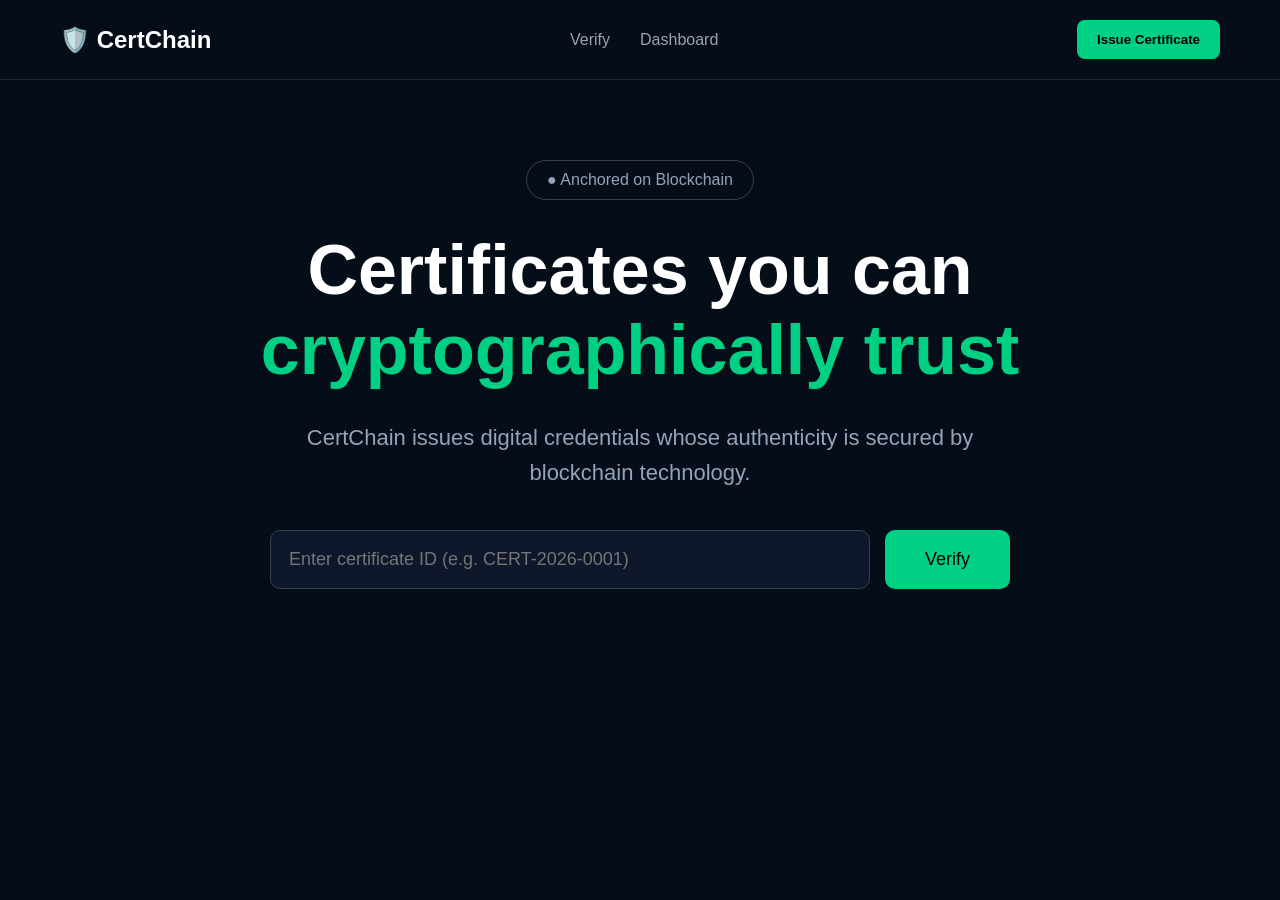
==== index.html @ ce5812d7 "Updated CertChain frontend" ====
<!DOCTYPE html>
<html lang="en">
<head>
<meta charset="UTF-8">
<meta name="viewport" content="width=device-width, initial-scale=1.0">
<title>CertChain - Verify Certificate</title>

<link rel="stylesheet" href="css/style.css">
</head>
<body>

<nav>
    <div class="logo">
        🛡️ CertChain
    </div>

    <ul>
        <li><a href="index.html">Verify</a></li>
        <li><a href="dashboard.html">Dashboard</a></li>
    </ul>

    <button class="issue-btn">Issue Certificate</button>
</nav>

<section class="hero">

    <div class="badge">
        ● Anchored on Blockchain
    </div>

    <h1>
        Certificates you can
        <span>cryptographically trust</span>
    </h1>

    <p>
        CertChain issues digital credentials whose authenticity
        is secured by blockchain technology.
    </p>

    <div class="search-box">

        <input
            type="text"
            id="certificateID"
            placeholder="Enter certificate ID (e.g. CERT-2026-0001)"
        >

        <button onclick="verifyCertificate()">
            Verify
        </button>

    </div>

</section>

<div id="resultBox" class="certificate-card hidden">

    <h2>Certificate Details</h2>

    <p><strong>Name:</strong> John Doe</p>
    <p><strong>ID:</strong> CERT-2026-0001</p>
    <p><strong>Course:</strong> Blockchain Security</p>
    <p><strong>Issued By:</strong> UPM</p>

    <div class="verified">
        ✓ VERIFIED
    </div>

</div>

<script src="js/verify.js"></script>

</body>
</html>
---- css/style.css ----
*{
margin:0;
padding:0;
box-sizing:border-box;
font-family:Arial,sans-serif;
}

body{
background:#050d18;
color:white;
min-height:100vh;
}

nav{
display:flex;
justify-content:space-between;
align-items:center;
padding:20px 60px;
border-bottom:1px solid #1e293b;
}

.logo{
font-size:24px;
font-weight:bold;
}

ul{
display:flex;
list-style:none;
gap:30px;
}

ul a{
text-decoration:none;
color:#a1a1aa;
}

.issue-btn{
background:#00d084;
border:none;
padding:12px 20px;
border-radius:8px;
font-weight:bold;
cursor:pointer;
}

.hero{
text-align:center;
padding:80px 20px;
}

.badge{
display:inline-block;
padding:10px 20px;
border:1px solid #334155;
border-radius:30px;
margin-bottom:30px;
color:#94a3b8;
}

.hero h1{
font-size:70px;
max-width:900px;
margin:auto;
}

.hero h1 span{
display:block;
color:#00d084;
}

.hero p{
max-width:700px;
margin:30px auto;
font-size:22px;
color:#94a3b8;
line-height:1.6;
}

.search-box{
display:flex;
justify-content:center;
gap:15px;
margin-top:40px;
}

.search-box input{
width:600px;
padding:18px;
background:#0f172a;
border:1px solid #334155;
border-radius:10px;
color:white;
font-size:18px;
}

.search-box button{
background:#00d084;
border:none;
padding:18px 40px;
border-radius:10px;
font-size:18px;
cursor:pointer;
}

.hidden{
display:none;
}

.certificate-card{
width:700px;
margin:50px auto;
background:#0f172a;
padding:30px;
border-radius:15px;
border:1px solid #334155;
}

.certificate-card h2{
margin-bottom:20px;
}

.certificate-card p{
margin:12px 0;
font-size:18px;
}

.verified{
margin-top:20px;
background:#00d084;
color:black;
padding:15px;
border-radius:10px;
font-weight:bold;
text-align:center;
}

.dashboard{
padding:50px;
}

.dashboard h1{
margin-bottom:40px;
}

.cards{
display:flex;
gap:20px;
margin-bottom:40px;
}

.card{
background:#0f172a;
padding:30px;
border-radius:15px;
flex:1;
border:1px solid #334155;
}

.card h3{
margin-bottom:15px;
}

.card p{
font-size:40px;
font-weight:bold;
color:#00d084;
}

.table-section{
background:#0f172a;
padding:30px;
border-radius:15px;
}

table{
width:100%;
border-collapse:collapse;
margin-top:20px;
}

th,td{
padding:15px;
text-align:left;
border-bottom:1px solid #334155;
}
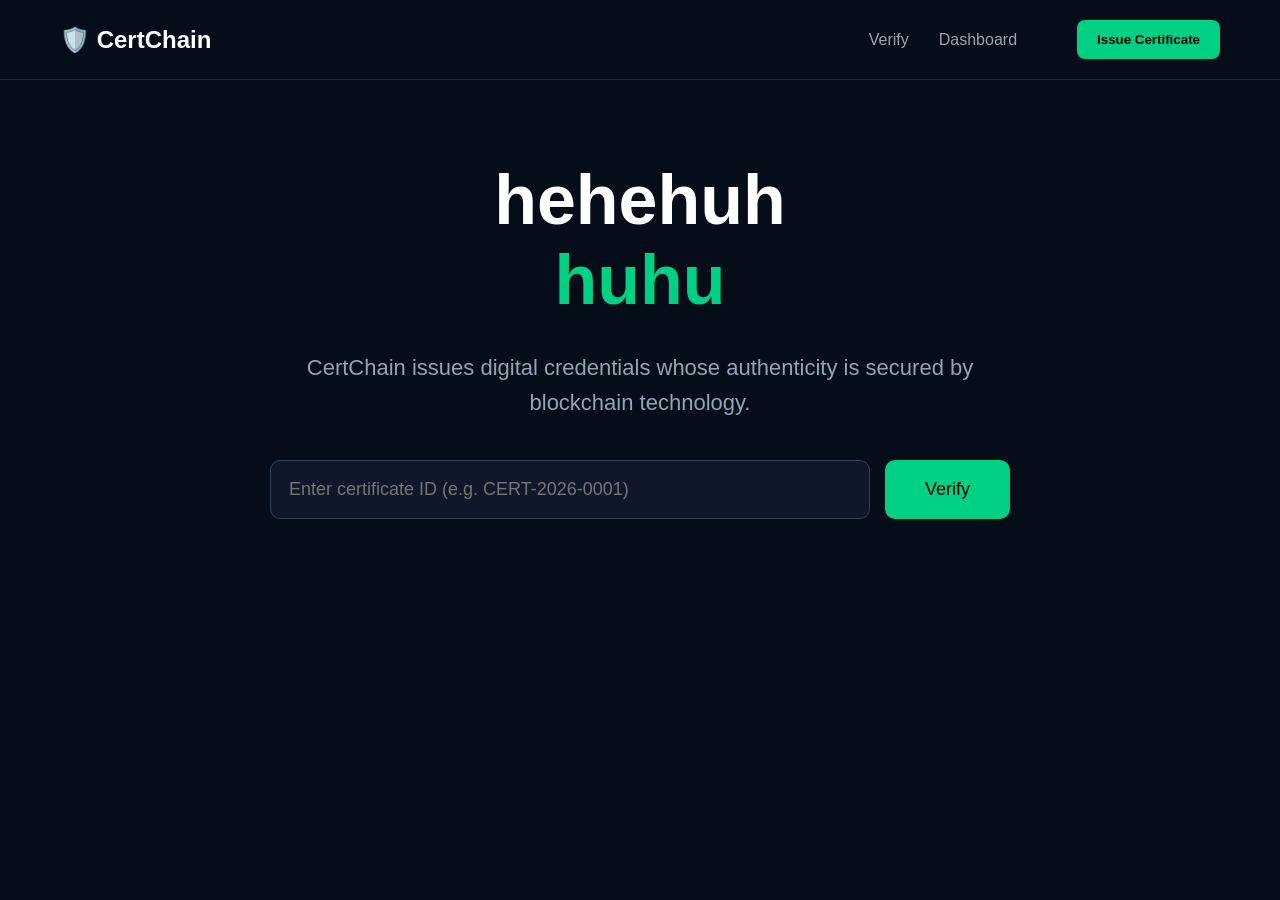
==== commit b0ee9521: "Penat" ====
--- a/index.html
+++ b/index.html
@@ -10,27 +10,31 @@
 <body>
 
 <nav>
+
     <div class="logo">
         🛡️ CertChain
     </div>
 
-    <ul>
-        <li><a href="index.html">Verify</a></li>
-        <li><a href="dashboard.html">Dashboard</a></li>
-    </ul>
+    <div class="nav-right">
 
-    <button class="issue-btn">Issue Certificate</button>
+        <ul>
+            <li><a href="index.html">Verify</a></li>
+            <li><a href="dashboard.html">Dashboard</a></li>
+        </ul>
+
+        <button class="issue-btn">
+            Issue Certificate
+        </button>
+
+    </div>
+
 </nav>
 
 <section class="hero">
 
-    <div class="badge">
-        ● Anchored on Blockchain
-    </div>
-
     <h1>
-        Certificates you can
-        <span>cryptographically trust</span>
+        hehehuh
+        <span>huhu</span>
     </h1>
 
     <p>
--- a/css/style.css
+++ b/css/style.css
@@ -1,186 +1,211 @@
 *{
-margin:0;
-padding:0;
-box-sizing:border-box;
-font-family:Arial,sans-serif;
+    margin:0;
+    padding:0;
+    box-sizing:border-box;
+    font-family:Arial,sans-serif;
 }
 
 body{
-background:#050d18;
-color:white;
-min-height:100vh;
+    background:#050d18;
+    color:white;
+    min-height:100vh;
 }
 
 nav{
-display:flex;
-justify-content:space-between;
-align-items:center;
-padding:20px 60px;
-border-bottom:1px solid #1e293b;
+    display:flex;
+    justify-content:space-between;
+    align-items:center;
+    padding:20px 60px;
+    border-bottom:1px solid #1e293b;
+}
+
+.nav-right{
+    display:flex;
+    align-items:center;
+    gap:30px;
+}
+
+.nav-right ul{
+    display:flex;
+    list-style:none;
+    gap:30px;
+}
+
+.nav-right a{
+    text-decoration:none;
+    color:#a1a1aa;
 }
 
 .logo{
-font-size:24px;
-font-weight:bold;
+    font-size:24px;
+    font-weight:bold;
 }
 
 ul{
-display:flex;
-list-style:none;
-gap:30px;
+    display:flex;
+    list-style:none;
+    gap:30px;
+    margin-left:auto;
 }
 
 ul a{
-text-decoration:none;
-color:#a1a1aa;
+    text-decoration:none;
+    color:#a1a1aa;
+    font-weight:500;
+    transition:0.3s;
+}
+
+ul a:hover{
+    color:white;
 }
 
 .issue-btn{
-background:#00d084;
-border:none;
-padding:12px 20px;
-border-radius:8px;
-font-weight:bold;
-cursor:pointer;
+    background:#00d084;
+    border:none;
+    padding:12px 20px;
+    border-radius:8px;
+    font-weight:bold;
+    cursor:pointer;
+    margin-left:30px;
 }
 
 .hero{
-text-align:center;
-padding:80px 20px;
+    text-align:center;
+    padding:80px 20px;
 }
 
 .badge{
-display:inline-block;
-padding:10px 20px;
-border:1px solid #334155;
-border-radius:30px;
-margin-bottom:30px;
-color:#94a3b8;
+    display:inline-block;
+    padding:10px 20px;
+    border:1px solid #334155;
+    border-radius:30px;
+    margin-bottom:30px;
+    color:#94a3b8;
 }
 
 .hero h1{
-font-size:70px;
-max-width:900px;
-margin:auto;
-}
+    font-size:70px;
+    max-width:900px;
+    margin:auto;
+    }
 
 .hero h1 span{
-display:block;
-color:#00d084;
+    display:block;
+    color:#00d084;
 }
 
 .hero p{
-max-width:700px;
-margin:30px auto;
-font-size:22px;
-color:#94a3b8;
-line-height:1.6;
+    max-width:700px;
+    margin:30px auto;
+    font-size:22px;
+    color:#94a3b8;
+    line-height:1.6;
 }
 
 .search-box{
-display:flex;
-justify-content:center;
-gap:15px;
-margin-top:40px;
+    display:flex;
+    justify-content:center;
+    gap:15px;
+    margin-top:40px;
 }
 
 .search-box input{
-width:600px;
-padding:18px;
-background:#0f172a;
-border:1px solid #334155;
-border-radius:10px;
-color:white;
-font-size:18px;
+    width:600px;
+    padding:18px;
+    background:#0f172a;
+    border:1px solid #334155;
+    border-radius:10px;
+    color:white;
+    font-size:18px;
 }
 
 .search-box button{
-background:#00d084;
-border:none;
-padding:18px 40px;
-border-radius:10px;
-font-size:18px;
-cursor:pointer;
+    background:#00d084;
+    border:none;
+    padding:18px 40px;
+    border-radius:10px;
+    font-size:18px;
+    cursor:pointer;
 }
 
 .hidden{
-display:none;
+    display:none;
 }
 
 .certificate-card{
-width:700px;
-margin:50px auto;
-background:#0f172a;
-padding:30px;
-border-radius:15px;
-border:1px solid #334155;
+    width:700px;
+    margin:50px auto;
+    background:#0f172a;
+    padding:30px;
+    border-radius:15px;
+    border:1px solid #334155;
 }
 
 .certificate-card h2{
-margin-bottom:20px;
+    margin-bottom:20px;
 }
 
 .certificate-card p{
-margin:12px 0;
-font-size:18px;
+    margin:12px 0;
+    font-size:18px;
 }
 
 .verified{
-margin-top:20px;
-background:#00d084;
-color:black;
-padding:15px;
-border-radius:10px;
-font-weight:bold;
-text-align:center;
+    margin-top:20px;
+    background:#00d084;
+    color:black;
+    padding:15px;
+    border-radius:10px;
+    font-weight:bold;
+    text-align:center;
 }
 
 .dashboard{
-padding:50px;
+    padding:50px;
 }
 
 .dashboard h1{
-margin-bottom:40px;
+    margin-bottom:40px;
 }
 
 .cards{
-display:flex;
-gap:20px;
-margin-bottom:40px;
+    display:flex;
+    gap:20px;
+    margin-bottom:40px;
 }
 
 .card{
-background:#0f172a;
-padding:30px;
-border-radius:15px;
-flex:1;
-border:1px solid #334155;
+    background:#0f172a;
+    padding:30px;
+    border-radius:15px;
+    flex:1;
+    border:1px solid #334155;
 }
 
 .card h3{
-margin-bottom:15px;
+    margin-bottom:15px;
 }
 
 .card p{
-font-size:40px;
-font-weight:bold;
-color:#00d084;
+    font-size:40px;
+    font-weight:bold;
+    color:#00d084;
 }
 
 .table-section{
-background:#0f172a;
-padding:30px;
-border-radius:15px;
+    background:#0f172a;
+    padding:30px;
+    border-radius:15px;
 }
 
 table{
-width:100%;
-border-collapse:collapse;
-margin-top:20px;
+    width:100%;
+    border-collapse:collapse;
+    margin-top:20px;
 }
 
 th,td{
-padding:15px;
-text-align:left;
-border-bottom:1px solid #334155;
+    padding:15px;
+    text-align:left;
+    border-bottom:1px solid #334155;
 }
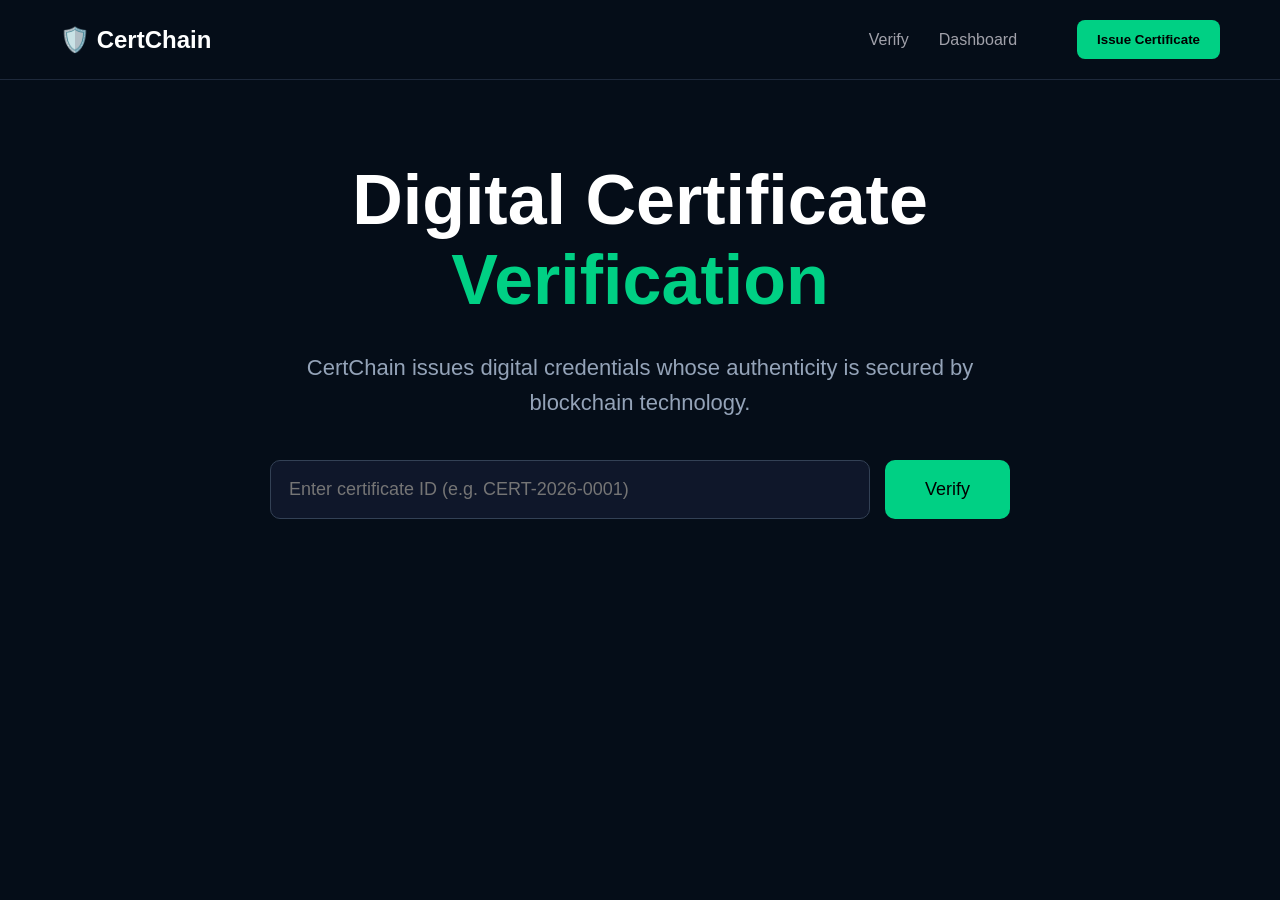
==== commit 7fb9af22: "Updated certificate verification page" ====
--- a/index.html
+++ b/index.html
@@ -33,8 +33,8 @@
 <section class="hero">
 
     <h1>
-        hehehuh
-        <span>huhu</span>
+        Digital Certificate
+        <span>Verification</span>
     </h1>
 
     <p>
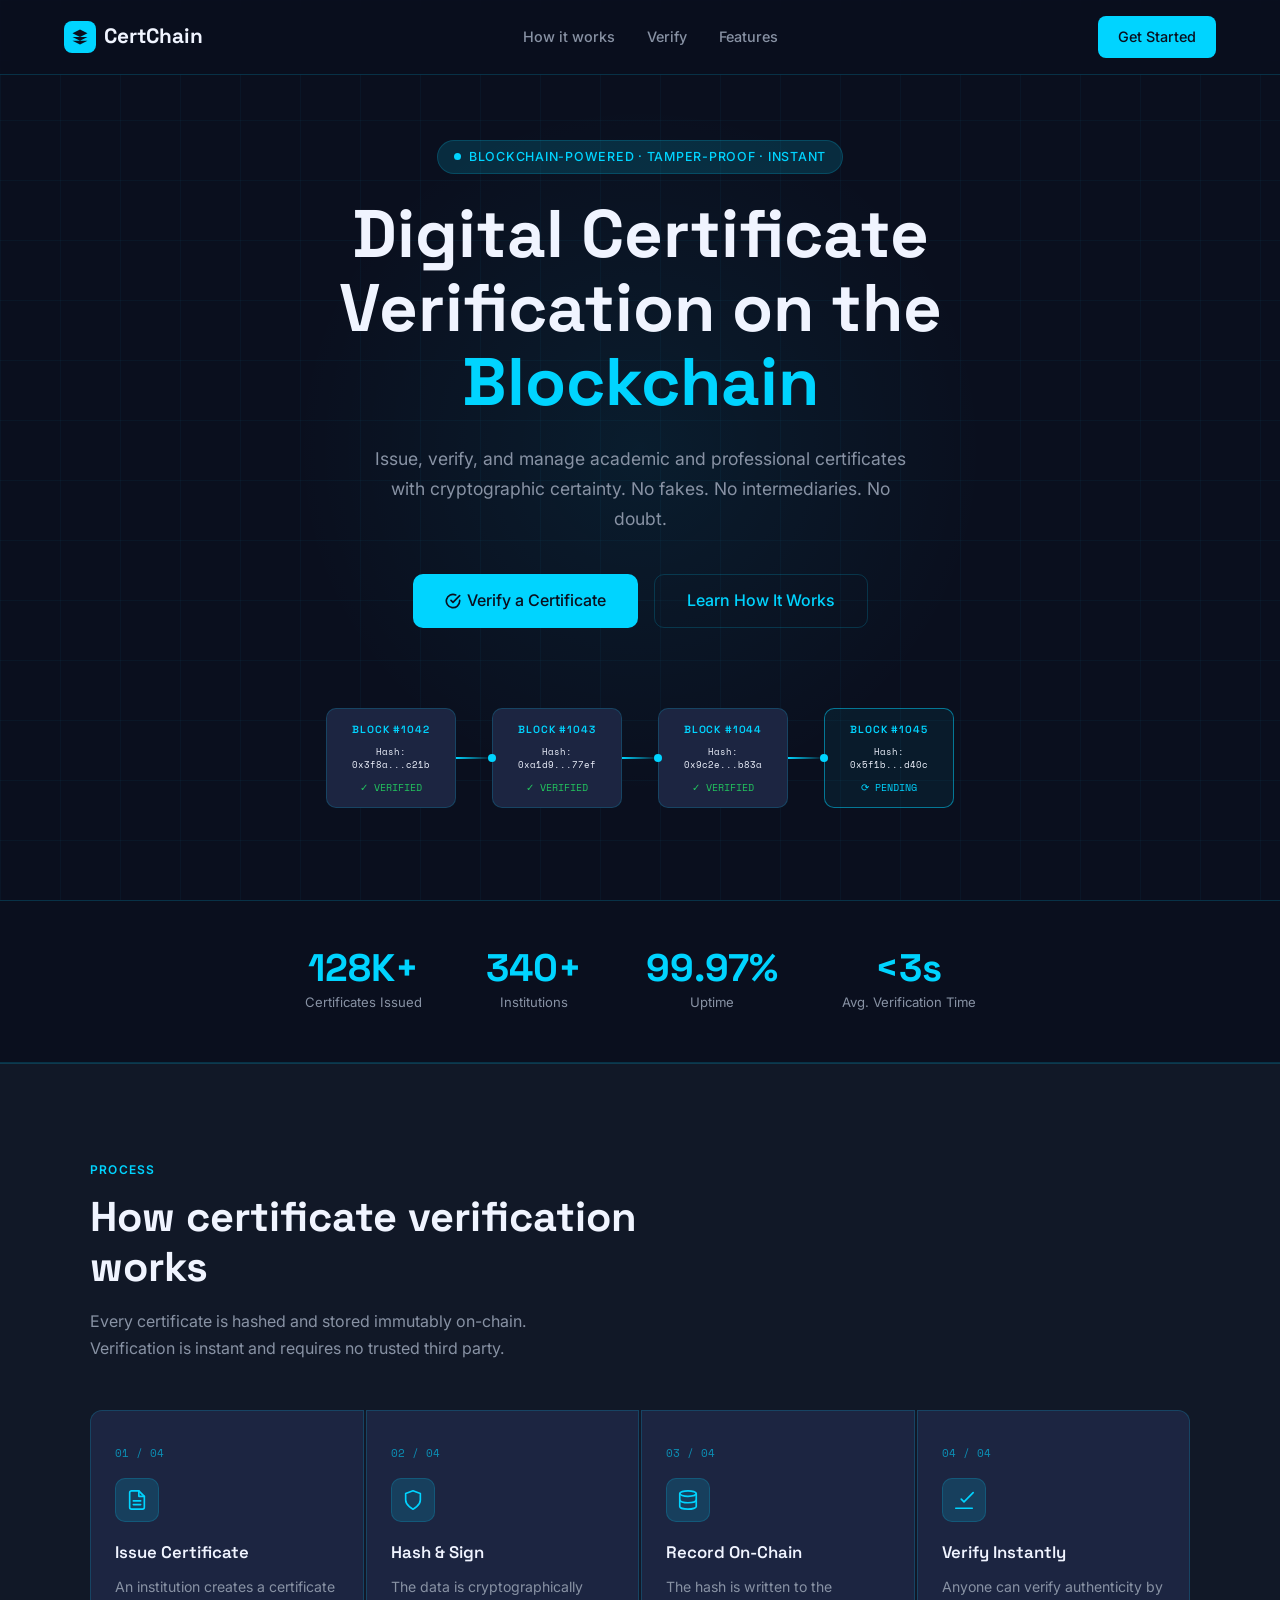
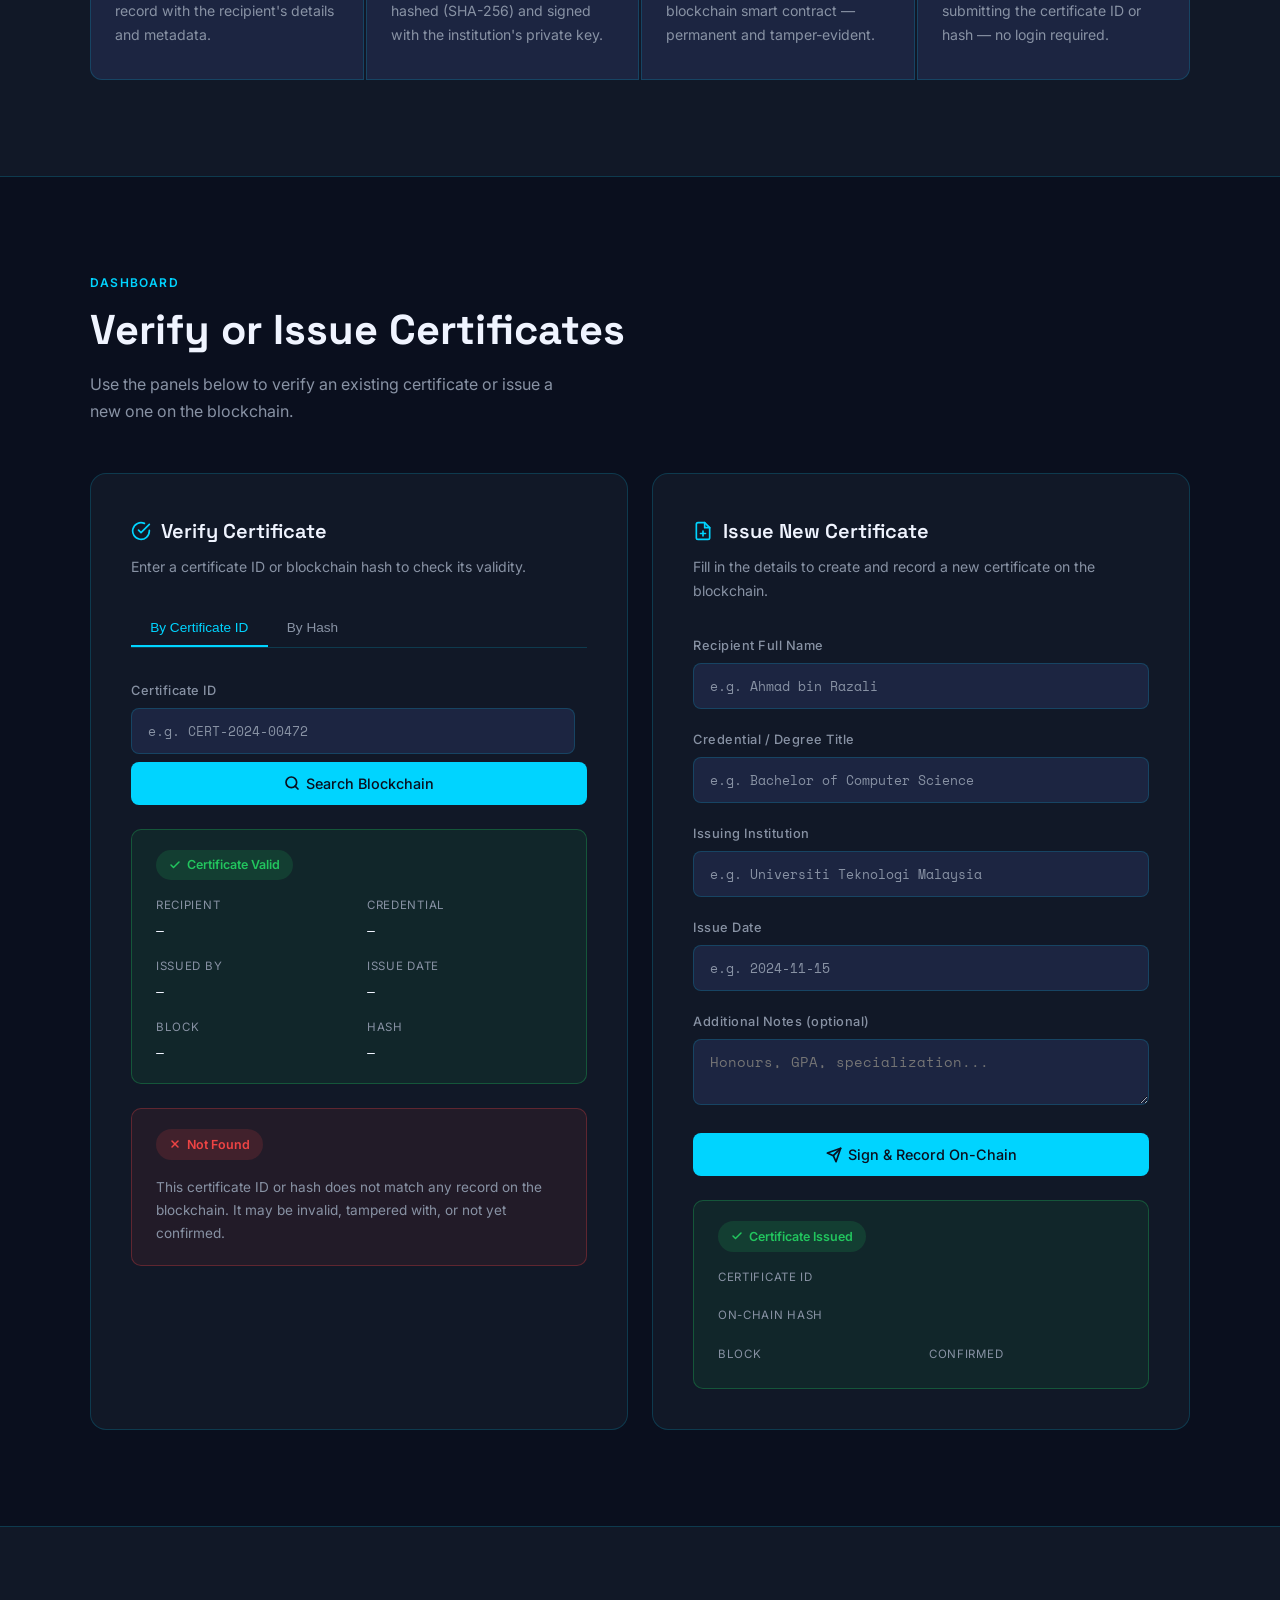
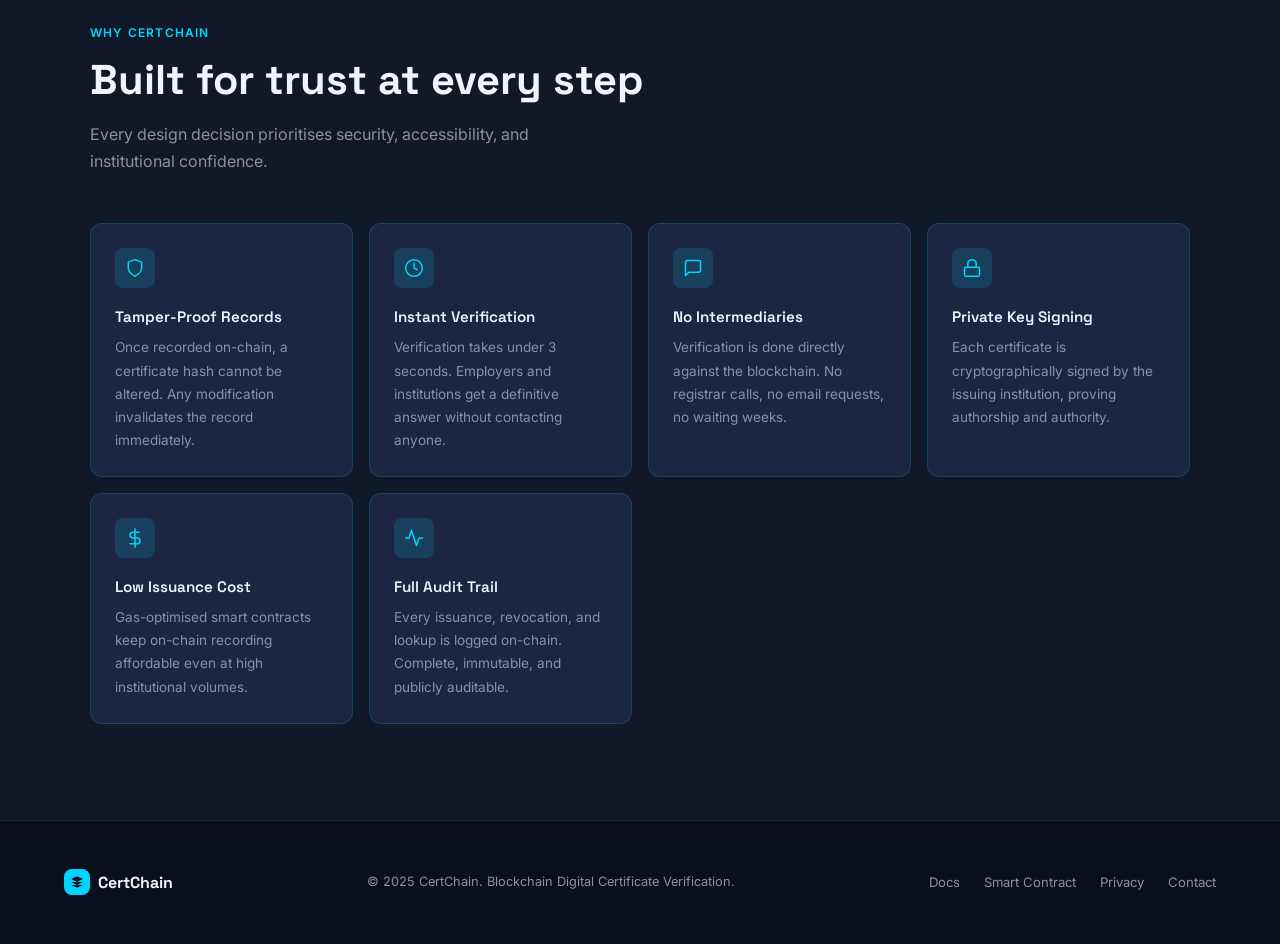
==== commit 9d200a02: "Updated certificate verification page" ====
--- a/index.html
+++ b/index.html
@@ -1,79 +1,1120 @@
 <!DOCTYPE html>
 <html lang="en">
 <head>
-<meta charset="UTF-8">
-<meta name="viewport" content="width=device-width, initial-scale=1.0">
-<title>CertChain - Verify Certificate</title>
-
-<link rel="stylesheet" href="css/style.css">
+  <meta charset="UTF-8" />
+  <meta name="viewport" content="width=device-width, initial-scale=1.0" />
+  <title>CertChain — Blockchain Certificate Verification</title>
+  <link href="https://fonts.googleapis.com/css2?family=Space+Grotesk:wght@400;500;600;700&family=Inter:wght@400;500&family=Space+Mono&display=swap" rel="stylesheet" />
+  <style>
+    *, *::before, *::after { box-sizing: border-box; margin: 0; padding: 0; }
+
+    :root {
+      --navy:      #0A0F1E;
+      --navy-2:    #111827;
+      --navy-3:    #1C2541;
+      --cyan:      #00D4FF;
+      --cyan-dim:  rgba(0, 212, 255, 0.15);
+      --cyan-glow: rgba(0, 212, 255, 0.08);
+      --white:     #F0F4FF;
+      --muted:     #8892A4;
+      --border:    rgba(0, 212, 255, 0.18);
+      --success:   #22C55E;
+      --danger:    #EF4444;
+      --warning:   #F59E0B;
+    }
+
+    html { scroll-behavior: smooth; }
+
+    body {
+      font-family: 'Inter', sans-serif;
+      background: var(--navy);
+      color: var(--white);
+      line-height: 1.7;
+      overflow-x: hidden;
+    }
+
+    /* ── NAV ── */
+    nav {
+      position: fixed;
+      top: 0; left: 0; right: 0;
+      z-index: 100;
+      display: flex;
+      align-items: center;
+      justify-content: space-between;
+      padding: 1rem 5%;
+      background: rgba(10, 15, 30, 0.85);
+      backdrop-filter: blur(12px);
+      border-bottom: 0.5px solid var(--border);
+    }
+
+    .logo {
+      font-family: 'Space Grotesk', sans-serif;
+      font-weight: 700;
+      font-size: 1.3rem;
+      color: var(--white);
+      text-decoration: none;
+      display: flex;
+      align-items: center;
+      gap: 8px;
+    }
+
+    .logo-icon {
+      width: 32px; height: 32px;
+      background: var(--cyan);
+      border-radius: 8px;
+      display: flex; align-items: center; justify-content: center;
+    }
+
+    .logo-icon svg { width: 18px; height: 18px; fill: var(--navy); }
+
+    nav ul {
+      list-style: none;
+      display: flex;
+      gap: 2rem;
+    }
+
+    nav ul a {
+      color: var(--muted);
+      text-decoration: none;
+      font-size: 0.9rem;
+      font-weight: 500;
+      transition: color 0.2s;
+    }
+
+    nav ul a:hover { color: var(--cyan); }
+
+    .btn {
+      display: inline-flex;
+      align-items: center;
+      gap: 6px;
+      padding: 0.55rem 1.25rem;
+      border-radius: 8px;
+      font-family: 'Inter', sans-serif;
+      font-size: 0.9rem;
+      font-weight: 500;
+      cursor: pointer;
+      border: none;
+      transition: all 0.2s;
+      text-decoration: none;
+    }
+
+    .btn-primary {
+      background: var(--cyan);
+      color: var(--navy);
+    }
+
+    .btn-primary:hover { background: #33DBFF; transform: translateY(-1px); }
+
+    .btn-ghost {
+      background: transparent;
+      color: var(--cyan);
+      border: 1px solid var(--border);
+    }
+
+    .btn-ghost:hover { background: var(--cyan-dim); }
+
+    .btn-lg { padding: 0.8rem 2rem; font-size: 1rem; border-radius: 10px; }
+
+    /* ── HERO ── */
+    #hero {
+      min-height: 100vh;
+      display: flex;
+      flex-direction: column;
+      align-items: center;
+      justify-content: center;
+      text-align: center;
+      padding: 8rem 5% 5rem;
+      position: relative;
+      overflow: hidden;
+    }
+
+    .hero-grid {
+      position: absolute;
+      inset: 0;
+      background-image:
+        linear-gradient(rgba(0,212,255,0.04) 1px, transparent 1px),
+        linear-gradient(90deg, rgba(0,212,255,0.04) 1px, transparent 1px);
+      background-size: 60px 60px;
+    }
+
+    .hero-radial {
+      position: absolute;
+      top: 50%; left: 50%;
+      transform: translate(-50%, -50%);
+      width: 700px; height: 700px;
+      background: radial-gradient(ellipse, rgba(0,212,255,0.07) 0%, transparent 70%);
+      pointer-events: none;
+    }
+
+    .hero-eyebrow {
+      display: inline-flex;
+      align-items: center;
+      gap: 8px;
+      padding: 0.35rem 1rem;
+      background: var(--cyan-dim);
+      border: 0.5px solid var(--border);
+      border-radius: 100px;
+      font-size: 0.78rem;
+      font-weight: 500;
+      color: var(--cyan);
+      letter-spacing: 0.06em;
+      text-transform: uppercase;
+      margin-bottom: 1.5rem;
+      position: relative;
+    }
+
+    .dot-pulse {
+      width: 7px; height: 7px;
+      border-radius: 50%;
+      background: var(--cyan);
+      animation: pulse 2s ease-in-out infinite;
+    }
+
+    @keyframes pulse {
+      0%, 100% { opacity: 1; transform: scale(1); }
+      50%       { opacity: 0.4; transform: scale(0.7); }
+    }
+
+    h1 {
+      font-family: 'Space Grotesk', sans-serif;
+      font-size: clamp(2.4rem, 6vw, 4.2rem);
+      font-weight: 700;
+      line-height: 1.1;
+      max-width: 780px;
+      position: relative;
+    }
+
+    h1 span { color: var(--cyan); }
+
+    .hero-sub {
+      font-size: 1.1rem;
+      color: var(--muted);
+      max-width: 540px;
+      margin: 1.5rem auto 2.5rem;
+      position: relative;
+    }
+
+    .hero-actions {
+      display: flex;
+      gap: 1rem;
+      flex-wrap: wrap;
+      justify-content: center;
+      position: relative;
+    }
+
+    /* Blockchain chain animation */
+    .chain-visual {
+      position: relative;
+      margin-top: 5rem;
+      display: flex;
+      align-items: center;
+      gap: 0;
+      overflow: hidden;
+      max-width: 700px;
+    }
+
+    .block {
+      flex-shrink: 0;
+      width: 130px;
+      background: var(--navy-3);
+      border: 0.5px solid var(--border);
+      border-radius: 10px;
+      padding: 0.75rem;
+      font-family: 'Space Mono', monospace;
+      font-size: 0.62rem;
+      color: var(--muted);
+      animation: float 4s ease-in-out infinite;
+    }
+
+    .block:nth-child(1) { animation-delay: 0s; }
+    .block:nth-child(3) { animation-delay: 0.6s; }
+    .block:nth-child(5) { animation-delay: 1.2s; }
+    .block:nth-child(7) { animation-delay: 1.8s; }
+
+    @keyframes float {
+      0%, 100% { transform: translateY(0); }
+      50%       { transform: translateY(-6px); }
+    }
+
+    .block-label {
+      font-family: 'Space Grotesk', sans-serif;
+      font-size: 0.65rem;
+      font-weight: 600;
+      color: var(--cyan);
+      text-transform: uppercase;
+      letter-spacing: 0.08em;
+      margin-bottom: 6px;
+    }
+
+    .block-hash {
+      color: var(--white);
+      font-size: 0.58rem;
+      word-break: break-all;
+      line-height: 1.4;
+    }
+
+    .chain-link {
+      flex-shrink: 0;
+      width: 36px;
+      height: 2px;
+      background: linear-gradient(90deg, var(--cyan) 0%, transparent 100%);
+      position: relative;
+    }
+
+    .chain-link::after {
+      content: '';
+      position: absolute;
+      right: -4px; top: 50%;
+      transform: translateY(-50%);
+      width: 8px; height: 8px;
+      border-radius: 50%;
+      background: var(--cyan);
+      animation: blink 2s ease-in-out infinite;
+    }
+
+    @keyframes blink {
+      0%, 100% { opacity: 1; }
+      50%       { opacity: 0.2; }
+    }
+
+    /* ── SECTIONS COMMON ── */
+    section { padding: 6rem 5%; }
+
+    .section-label {
+      font-size: 0.75rem;
+      font-weight: 600;
+      letter-spacing: 0.1em;
+      text-transform: uppercase;
+      color: var(--cyan);
+      margin-bottom: 0.75rem;
+    }
+
+    h2 {
+      font-family: 'Space Grotesk', sans-serif;
+      font-size: clamp(1.8rem, 3.5vw, 2.6rem);
+      font-weight: 700;
+      line-height: 1.2;
+      max-width: 560px;
+      margin-bottom: 1rem;
+    }
+
+    .section-sub {
+      color: var(--muted);
+      font-size: 1rem;
+      max-width: 480px;
+      margin-bottom: 3rem;
+    }
+
+    /* ── HOW IT WORKS ── */
+    #how {
+      background: var(--navy-2);
+      border-top: 0.5px solid var(--border);
+      border-bottom: 0.5px solid var(--border);
+    }
+
+    #how .inner {
+      max-width: 1100px;
+      margin: 0 auto;
+    }
+
+    .steps {
+      display: grid;
+      grid-template-columns: repeat(auto-fit, minmax(200px, 1fr));
+      gap: 2px;
+      margin-top: 3rem;
+    }
+
+    .step {
+      background: var(--navy-3);
+      padding: 2rem 1.5rem;
+      border: 0.5px solid var(--border);
+      position: relative;
+      transition: background 0.2s;
+    }
+
+    .step:first-child { border-radius: 12px 0 0 12px; }
+    .step:last-child  { border-radius: 0 12px 12px 0; }
+    .step:hover { background: rgba(0,212,255,0.05); }
+
+    .step-num {
+      font-family: 'Space Mono', monospace;
+      font-size: 0.7rem;
+      color: var(--cyan);
+      opacity: 0.6;
+      margin-bottom: 1rem;
+    }
+
+    .step-icon {
+      width: 44px; height: 44px;
+      background: var(--cyan-dim);
+      border: 0.5px solid var(--border);
+      border-radius: 10px;
+      display: flex; align-items: center; justify-content: center;
+      margin-bottom: 1rem;
+    }
+
+    .step-icon svg { width: 22px; height: 22px; stroke: var(--cyan); fill: none; stroke-width: 1.8; stroke-linecap: round; stroke-linejoin: round; }
+
+    .step h3 {
+      font-family: 'Space Grotesk', sans-serif;
+      font-size: 1.05rem;
+      font-weight: 600;
+      margin-bottom: 0.5rem;
+    }
+
+    .step p { font-size: 0.88rem; color: var(--muted); }
+
+    /* ── VERIFY PANEL ── */
+    #verify {
+      max-width: 1100px;
+      margin: 0 auto;
+    }
+
+    #verify-section { padding: 6rem 5%; }
+
+    .panel {
+      background: var(--navy-2);
+      border: 0.5px solid var(--border);
+      border-radius: 16px;
+      padding: 2.5rem;
+    }
+
+    .panel-title {
+      font-family: 'Space Grotesk', sans-serif;
+      font-size: 1.25rem;
+      font-weight: 600;
+      margin-bottom: 0.4rem;
+      display: flex;
+      align-items: center;
+      gap: 10px;
+    }
+
+    .panel-title svg { width: 20px; height: 20px; stroke: var(--cyan); fill: none; stroke-width: 2; stroke-linecap: round; stroke-linejoin: round; }
+
+    .panel-sub { font-size: 0.88rem; color: var(--muted); margin-bottom: 2rem; }
+
+    label {
+      display: block;
+      font-size: 0.8rem;
+      font-weight: 500;
+      color: var(--muted);
+      margin-bottom: 0.4rem;
+      letter-spacing: 0.04em;
+    }
+
+    input[type="text"], input[type="file"], select, textarea {
+      width: 100%;
+      background: var(--navy-3);
+      border: 0.5px solid var(--border);
+      border-radius: 8px;
+      padding: 0.75rem 1rem;
+      color: var(--white);
+      font-family: 'Space Mono', monospace;
+      font-size: 0.85rem;
+      outline: none;
+      transition: border-color 0.2s;
+      margin-bottom: 1.25rem;
+    }
+
+    input[type="text"]:focus, select:focus, textarea:focus {
+      border-color: var(--cyan);
+    }
+
+    input[type="text"]::placeholder { color: var(--muted); font-size: 0.82rem; }
+
+    .input-row {
+      display: grid;
+      grid-template-columns: 1fr auto;
+      gap: 0.75rem;
+      align-items: end;
+    }
+
+    .input-row input { margin-bottom: 0; }
+
+    /* Result panel */
+    .result-box {
+      border-radius: 10px;
+      padding: 1.25rem 1.5rem;
+      margin-top: 1.5rem;
+      display: none;
+      border: 0.5px solid;
+    }
+
+    .result-box.valid {
+      background: rgba(34,197,94,0.08);
+      border-color: rgba(34,197,94,0.3);
+      display: block;
+    }
+
+    .result-box.invalid {
+      background: rgba(239,68,68,0.08);
+      border-color: rgba(239,68,68,0.3);
+      display: block;
+    }
+
+    .result-badge {
+      display: inline-flex;
+      align-items: center;
+      gap: 6px;
+      font-size: 0.78rem;
+      font-weight: 600;
+      padding: 0.3rem 0.8rem;
+      border-radius: 100px;
+      margin-bottom: 1rem;
+    }
+
+    .result-badge.ok  { background: rgba(34,197,94,0.15); color: var(--success); }
+    .result-badge.bad { background: rgba(239,68,68,0.15);  color: var(--danger); }
+
+    .cert-details {
+      display: grid;
+      grid-template-columns: repeat(auto-fit, minmax(180px, 1fr));
+      gap: 1rem;
+    }
+
+    .cert-field { }
+    .cert-field dt { font-size: 0.72rem; color: var(--muted); text-transform: uppercase; letter-spacing: 0.06em; margin-bottom: 3px; }
+    .cert-field dd { font-family: 'Space Mono', monospace; font-size: 0.82rem; color: var(--white); }
+
+    /* ── TWO PANELS LAYOUT ── */
+    .dual-panels {
+      display: grid;
+      grid-template-columns: 1fr 1fr;
+      gap: 1.5rem;
+      max-width: 1100px;
+      margin: 0 auto;
+    }
+
+    @media (max-width: 768px) {
+      .dual-panels { grid-template-columns: 1fr; }
+      nav ul { display: none; }
+      .steps { grid-template-columns: 1fr; }
+      .step:first-child, .step:last-child { border-radius: 12px; }
+      .chain-visual { display: none; }
+    }
+
+    /* ── FEATURES ── */
+    #features { background: var(--navy-2); border-top: 0.5px solid var(--border); }
+
+    .features-grid {
+      display: grid;
+      grid-template-columns: repeat(auto-fit, minmax(240px, 1fr));
+      gap: 1rem;
+      max-width: 1100px;
+      margin: 3rem auto 0;
+    }
+
+    .feature-card {
+      background: var(--navy-3);
+      border: 0.5px solid var(--border);
+      border-radius: 12px;
+      padding: 1.5rem;
+      transition: border-color 0.2s;
+    }
+
+    .feature-card:hover { border-color: rgba(0,212,255,0.45); }
+
+    .feature-icon {
+      width: 40px; height: 40px;
+      background: var(--cyan-dim);
+      border-radius: 8px;
+      display: flex; align-items: center; justify-content: center;
+      margin-bottom: 1rem;
+    }
+
+    .feature-icon svg { width: 20px; height: 20px; stroke: var(--cyan); fill: none; stroke-width: 1.8; stroke-linecap: round; stroke-linejoin: round; }
+
+    .feature-card h3 {
+      font-family: 'Space Grotesk', sans-serif;
+      font-size: 0.95rem;
+      font-weight: 600;
+      margin-bottom: 0.4rem;
+    }
+
+    .feature-card p { font-size: 0.85rem; color: var(--muted); }
+
+    /* ── STATS ── */
+    .stats-bar {
+      display: flex;
+      justify-content: center;
+      gap: 4rem;
+      flex-wrap: wrap;
+      padding: 3rem 5%;
+      border-top: 0.5px solid var(--border);
+      border-bottom: 0.5px solid var(--border);
+    }
+
+    .stat { text-align: center; }
+    .stat-num {
+      font-family: 'Space Grotesk', sans-serif;
+      font-size: 2.4rem;
+      font-weight: 700;
+      color: var(--cyan);
+      line-height: 1;
+    }
+    .stat-label { font-size: 0.82rem; color: var(--muted); margin-top: 4px; }
+
+    /* ── FOOTER ── */
+    footer {
+      padding: 3rem 5%;
+      border-top: 0.5px solid var(--border);
+      display: flex;
+      align-items: center;
+      justify-content: space-between;
+      flex-wrap: wrap;
+      gap: 1rem;
+    }
+
+    footer p { font-size: 0.82rem; color: var(--muted); }
+
+    .footer-links {
+      display: flex;
+      gap: 1.5rem;
+    }
+
+    .footer-links a {
+      font-size: 0.82rem;
+      color: var(--muted);
+      text-decoration: none;
+      transition: color 0.2s;
+    }
+
+    .footer-links a:hover { color: var(--cyan); }
+
+    /* ── TOAST ── */
+    .toast {
+      position: fixed;
+      bottom: 2rem; right: 2rem;
+      background: var(--navy-3);
+      border: 0.5px solid var(--border);
+      border-radius: 10px;
+      padding: 1rem 1.25rem;
+      font-size: 0.88rem;
+      color: var(--white);
+      display: none;
+      align-items: center;
+      gap: 10px;
+      z-index: 999;
+      animation: slide-in 0.3s ease;
+    }
+
+    @keyframes slide-in {
+      from { transform: translateX(20px); opacity: 0; }
+      to   { transform: translateX(0); opacity: 1; }
+    }
+
+    .toast.show { display: flex; }
+
+    /* Loading spinner */
+    .spinner {
+      width: 16px; height: 16px;
+      border: 2px solid rgba(0,212,255,0.2);
+      border-top-color: var(--cyan);
+      border-radius: 50%;
+      animation: spin 0.7s linear infinite;
+      display: none;
+    }
+
+    @keyframes spin { to { transform: rotate(360deg); } }
+
+    .tab-bar {
+      display: flex;
+      gap: 0;
+      border-bottom: 0.5px solid var(--border);
+      margin-bottom: 2rem;
+    }
+
+    .tab {
+      padding: 0.6rem 1.2rem;
+      font-size: 0.85rem;
+      font-weight: 500;
+      color: var(--muted);
+      cursor: pointer;
+      border-bottom: 2px solid transparent;
+      transition: all 0.2s;
+      background: none;
+      border-top: none;
+      border-left: none;
+      border-right: none;
+    }
+
+    .tab.active { color: var(--cyan); border-bottom-color: var(--cyan); }
+    .tab:hover:not(.active) { color: var(--white); }
+
+    .tab-content { display: none; }
+    .tab-content.active { display: block; }
+  </style>
 </head>
 <body>
 
+<!-- NAV -->
 <nav>
-
-    <div class="logo">
-        🛡️ CertChain
-    </div>
-
-    <div class="nav-right">
-
-        <ul>
-            <li><a href="index.html">Verify</a></li>
-            <li><a href="dashboard.html">Dashboard</a></li>
-        </ul>
-
-        <button class="issue-btn">
-            Issue Certificate
+  <a href="#" class="logo">
+    <div class="logo-icon">
+      <svg viewBox="0 0 24 24" xmlns="http://www.w3.org/2000/svg">
+        <path d="M12 2L2 7l10 5 10-5-10-5zM2 17l10 5 10-5M2 12l10 5 10-5"/>
+      </svg>
+    </div>
+    CertChain
+  </a>
+  <ul>
+    <li><a href="#how">How it works</a></li>
+    <li><a href="#verify-section">Verify</a></li>
+    <li><a href="#features">Features</a></li>
+  </ul>
+  <a href="#verify-section" class="btn btn-primary">Get Started</a>
+</nav>
+
+<!-- HERO -->
+<section id="hero">
+  <div class="hero-grid"></div>
+  <div class="hero-radial"></div>
+
+  <div class="hero-eyebrow">
+    <div class="dot-pulse"></div>
+    Blockchain-Powered · Tamper-Proof · Instant
+  </div>
+
+  <h1>
+    Digital Certificate<br>
+    Verification on the<br>
+    <span>Blockchain</span>
+  </h1>
+
+  <p class="hero-sub">
+    Issue, verify, and manage academic and professional certificates with cryptographic certainty. No fakes. No intermediaries. No doubt.
+  </p>
+
+  <div class="hero-actions">
+    <a href="#verify-section" class="btn btn-primary btn-lg">
+      <svg width="16" height="16" viewBox="0 0 24 24" fill="none" stroke="currentColor" stroke-width="2.5" stroke-linecap="round" stroke-linejoin="round"><path d="M22 11.08V12a10 10 0 1 1-5.93-9.14"/><polyline points="22 4 12 14.01 9 11.01"/></svg>
+      Verify a Certificate
+    </a>
+    <a href="#how" class="btn btn-ghost btn-lg">Learn How It Works</a>
+  </div>
+
+  <!-- Animated blockchain -->
+  <div class="chain-visual">
+    <div class="block">
+      <div class="block-label">Block #1042</div>
+      <div class="block-hash">Hash:<br>0x3f8a...c21b</div>
+      <div style="margin-top:8px; color:#22C55E; font-size:0.6rem;">✓ VERIFIED</div>
+    </div>
+    <div class="chain-link"></div>
+    <div class="block">
+      <div class="block-label">Block #1043</div>
+      <div class="block-hash">Hash:<br>0xa1d9...77ef</div>
+      <div style="margin-top:8px; color:#22C55E; font-size:0.6rem;">✓ VERIFIED</div>
+    </div>
+    <div class="chain-link"></div>
+    <div class="block">
+      <div class="block-label">Block #1044</div>
+      <div class="block-hash">Hash:<br>0x9c2e...b83a</div>
+      <div style="margin-top:8px; color:#22C55E; font-size:0.6rem;">✓ VERIFIED</div>
+    </div>
+    <div class="chain-link"></div>
+    <div class="block" style="border-color: rgba(0,212,255,0.5); background: rgba(0,212,255,0.06);">
+      <div class="block-label">Block #1045</div>
+      <div class="block-hash">Hash:<br>0x5f1b...d40c</div>
+      <div style="margin-top:8px; color:var(--cyan); font-size:0.6rem;">⟳ PENDING</div>
+    </div>
+  </div>
+</section>
+
+<!-- STATS -->
+<div class="stats-bar">
+  <div class="stat">
+    <div class="stat-num">128K+</div>
+    <div class="stat-label">Certificates Issued</div>
+  </div>
+  <div class="stat">
+    <div class="stat-num">340+</div>
+    <div class="stat-label">Institutions</div>
+  </div>
+  <div class="stat">
+    <div class="stat-num">99.97%</div>
+    <div class="stat-label">Uptime</div>
+  </div>
+  <div class="stat">
+    <div class="stat-num">&lt;3s</div>
+    <div class="stat-label">Avg. Verification Time</div>
+  </div>
+</div>
+
+<!-- HOW IT WORKS -->
+<section id="how">
+  <div class="inner">
+    <div class="section-label">Process</div>
+    <h2>How certificate verification works</h2>
+    <p class="section-sub">Every certificate is hashed and stored immutably on-chain. Verification is instant and requires no trusted third party.</p>
+    <div class="steps">
+      <div class="step">
+        <div class="step-num">01 / 04</div>
+        <div class="step-icon">
+          <svg viewBox="0 0 24 24"><path d="M14 2H6a2 2 0 0 0-2 2v16a2 2 0 0 0 2 2h12a2 2 0 0 0 2-2V8z"/><polyline points="14 2 14 8 20 8"/><line x1="16" y1="13" x2="8" y2="13"/><line x1="16" y1="17" x2="8" y2="17"/></svg>
+        </div>
+        <h3>Issue Certificate</h3>
+        <p>An institution creates a certificate record with the recipient's details and metadata.</p>
+      </div>
+      <div class="step">
+        <div class="step-num">02 / 04</div>
+        <div class="step-icon">
+          <svg viewBox="0 0 24 24"><path d="M12 22s8-4 8-10V5l-8-3-8 3v7c0 6 8 10 8 10z"/></svg>
+        </div>
+        <h3>Hash & Sign</h3>
+        <p>The data is cryptographically hashed (SHA-256) and signed with the institution's private key.</p>
+      </div>
+      <div class="step">
+        <div class="step-num">03 / 04</div>
+        <div class="step-icon">
+          <svg viewBox="0 0 24 24"><ellipse cx="12" cy="5" rx="9" ry="3"/><path d="M21 12c0 1.66-4 3-9 3s-9-1.34-9-3"/><path d="M3 5v14c0 1.66 4 3 9 3s9-1.34 9-3V5"/></svg>
+        </div>
+        <h3>Record On-Chain</h3>
+        <p>The hash is written to the blockchain smart contract — permanent and tamper-evident.</p>
+      </div>
+      <div class="step">
+        <div class="step-num">04 / 04</div>
+        <div class="step-icon">
+          <svg viewBox="0 0 24 24"><polyline points="22 4 12 14.01 9 11.01"/><path d="M21 21H3"/></svg>
+        </div>
+        <h3>Verify Instantly</h3>
+        <p>Anyone can verify authenticity by submitting the certificate ID or hash — no login required.</p>
+      </div>
+    </div>
+  </div>
+</section>
+
+<!-- VERIFY & ISSUE -->
+<section id="verify-section" style="background: var(--navy);">
+  <div style="max-width: 1100px; margin: 0 auto;">
+    <div class="section-label">Dashboard</div>
+    <h2>Verify or Issue Certificates</h2>
+    <p class="section-sub">Use the panels below to verify an existing certificate or issue a new one on the blockchain.</p>
+
+    <div class="dual-panels">
+
+      <!-- VERIFY PANEL -->
+      <div class="panel">
+        <div class="panel-title">
+          <svg viewBox="0 0 24 24"><path d="M22 11.08V12a10 10 0 1 1-5.93-9.14"/><polyline points="22 4 12 14.01 9 11.01"/></svg>
+          Verify Certificate
+        </div>
+        <p class="panel-sub">Enter a certificate ID or blockchain hash to check its validity.</p>
+
+        <div class="tab-bar">
+          <button class="tab active" onclick="switchTab(this, 'tab-id')">By Certificate ID</button>
+          <button class="tab" onclick="switchTab(this, 'tab-hash')">By Hash</button>
+        </div>
+
+        <div id="tab-id" class="tab-content active">
+          <label>Certificate ID</label>
+          <div class="input-row" style="margin-bottom: 0.5rem;">
+            <input type="text" id="cert-id-input" placeholder="e.g. CERT-2024-00472" />
+          </div>
+        </div>
+
+        <div id="tab-hash" class="tab-content">
+          <label>Blockchain Hash</label>
+          <div class="input-row" style="margin-bottom: 0.5rem;">
+            <input type="text" id="cert-hash-input" placeholder="0x3f8a1c..." />
+          </div>
+        </div>
+
+        <button class="btn btn-primary" style="width:100%; justify-content: center; padding: 0.8rem;" onclick="verifyCertificate()">
+          <div class="spinner" id="verify-spinner"></div>
+          <svg id="verify-icon" width="16" height="16" viewBox="0 0 24 24" fill="none" stroke="currentColor" stroke-width="2.5" stroke-linecap="round" stroke-linejoin="round"><circle cx="11" cy="11" r="8"/><path d="M21 21l-4.35-4.35"/></svg>
+          Search Blockchain
         </button>
 
-    </div>
-
-</nav>
-
-<section class="hero">
-
-    <h1>
-        Digital Certificate
-        <span>Verification</span>
-    </h1>
-
-    <p>
-        CertChain issues digital credentials whose authenticity
-        is secured by blockchain technology.
-    </p>
-
-    <div class="search-box">
-
-        <input
-            type="text"
-            id="certificateID"
-            placeholder="Enter certificate ID (e.g. CERT-2026-0001)"
-        >
-
-        <button onclick="verifyCertificate()">
-            Verify
+        <!-- Result -->
+        <div class="result-box valid" id="result-valid">
+          <div class="result-badge ok">
+            <svg width="12" height="12" viewBox="0 0 24 24" fill="none" stroke="currentColor" stroke-width="3" stroke-linecap="round" stroke-linejoin="round"><polyline points="20 6 9 17 4 12"/></svg>
+            Certificate Valid
+          </div>
+          <dl class="cert-details">
+            <div class="cert-field"><dt>Recipient</dt><dd id="r-name">—</dd></div>
+            <div class="cert-field"><dt>Credential</dt><dd id="r-cred">—</dd></div>
+            <div class="cert-field"><dt>Issued By</dt><dd id="r-issuer">—</dd></div>
+            <div class="cert-field"><dt>Issue Date</dt><dd id="r-date">—</dd></div>
+            <div class="cert-field"><dt>Block</dt><dd id="r-block">—</dd></div>
+            <div class="cert-field"><dt>Hash</dt><dd id="r-hash">—</dd></div>
+          </dl>
+        </div>
+
+        <div class="result-box invalid" id="result-invalid">
+          <div class="result-badge bad">
+            <svg width="12" height="12" viewBox="0 0 24 24" fill="none" stroke="currentColor" stroke-width="3" stroke-linecap="round" stroke-linejoin="round"><line x1="18" y1="6" x2="6" y2="18"/><line x1="6" y1="6" x2="18" y2="18"/></svg>
+            Not Found
+          </div>
+          <p style="font-size: 0.85rem; color: var(--muted);">This certificate ID or hash does not match any record on the blockchain. It may be invalid, tampered with, or not yet confirmed.</p>
+        </div>
+      </div>
+
+      <!-- ISSUE PANEL -->
+      <div class="panel">
+        <div class="panel-title">
+          <svg viewBox="0 0 24 24"><path d="M14 2H6a2 2 0 0 0-2 2v16a2 2 0 0 0 2 2h12a2 2 0 0 0 2-2V8z"/><polyline points="14 2 14 8 20 8"/><line x1="12" y1="18" x2="12" y2="12"/><line x1="9" y1="15" x2="15" y2="15"/></svg>
+          Issue New Certificate
+        </div>
+        <p class="panel-sub">Fill in the details to create and record a new certificate on the blockchain.</p>
+
+        <label>Recipient Full Name</label>
+        <input type="text" id="i-name" placeholder="e.g. Ahmad bin Razali" />
+
+        <label>Credential / Degree Title</label>
+        <input type="text" id="i-cred" placeholder="e.g. Bachelor of Computer Science" />
+
+        <label>Issuing Institution</label>
+        <input type="text" id="i-issuer" placeholder="e.g. Universiti Teknologi Malaysia" />
+
+        <label>Issue Date</label>
+        <input type="text" id="i-date" placeholder="e.g. 2024-11-15" />
+
+        <label>Additional Notes (optional)</label>
+        <textarea id="i-notes" rows="2" placeholder="Honours, GPA, specialization..." style="resize:vertical;"></textarea>
+
+        <button class="btn btn-primary" style="width:100%; justify-content: center; padding: 0.8rem;" onclick="issueCertificate()">
+          <div class="spinner" id="issue-spinner"></div>
+          <svg id="issue-icon" width="16" height="16" viewBox="0 0 24 24" fill="none" stroke="currentColor" stroke-width="2.5" stroke-linecap="round" stroke-linejoin="round"><path d="M22 2L11 13"/><path d="M22 2L15 22 11 13 2 9l20-7z"/></svg>
+          Sign & Record On-Chain
         </button>
 
-    </div>
-
+        <div class="result-box valid" id="issue-result">
+          <div class="result-badge ok">
+            <svg width="12" height="12" viewBox="0 0 24 24" fill="none" stroke="currentColor" stroke-width="3" stroke-linecap="round" stroke-linejoin="round"><polyline points="20 6 9 17 4 12"/></svg>
+            Certificate Issued
+          </div>
+          <dl class="cert-details">
+            <div class="cert-field" style="grid-column: 1/-1;"><dt>Certificate ID</dt><dd id="new-id" style="color: var(--cyan);"></dd></div>
+            <div class="cert-field" style="grid-column: 1/-1;"><dt>On-Chain Hash</dt><dd id="new-hash" style="word-break: break-all; font-size: 0.75rem;"></dd></div>
+            <div class="cert-field"><dt>Block</dt><dd id="new-block"></dd></div>
+            <div class="cert-field"><dt>Confirmed</dt><dd id="new-time"></dd></div>
+          </dl>
+        </div>
+      </div>
+
+    </div>
+  </div>
 </section>
 
-<div id="resultBox" class="certificate-card hidden">
-
-    <h2>Certificate Details</h2>
-
-    <p><strong>Name:</strong> John Doe</p>
-    <p><strong>ID:</strong> CERT-2026-0001</p>
-    <p><strong>Course:</strong> Blockchain Security</p>
-    <p><strong>Issued By:</strong> UPM</p>
-
-    <div class="verified">
-        ✓ VERIFIED
-    </div>
-
+<!-- FEATURES -->
+<section id="features">
+  <div style="max-width: 1100px; margin: 0 auto;">
+    <div class="section-label">Why CertChain</div>
+    <h2>Built for trust at every step</h2>
+    <p class="section-sub">Every design decision prioritises security, accessibility, and institutional confidence.</p>
+  </div>
+  <div class="features-grid">
+    <div class="feature-card">
+      <div class="feature-icon">
+        <svg viewBox="0 0 24 24"><path d="M12 22s8-4 8-10V5l-8-3-8 3v7c0 6 8 10 8 10z"/></svg>
+      </div>
+      <h3>Tamper-Proof Records</h3>
+      <p>Once recorded on-chain, a certificate hash cannot be altered. Any modification invalidates the record immediately.</p>
+    </div>
+    <div class="feature-card">
+      <div class="feature-icon">
+        <svg viewBox="0 0 24 24"><circle cx="12" cy="12" r="10"/><polyline points="12 6 12 12 16 14"/></svg>
+      </div>
+      <h3>Instant Verification</h3>
+      <p>Verification takes under 3 seconds. Employers and institutions get a definitive answer without contacting anyone.</p>
+    </div>
+    <div class="feature-card">
+      <div class="feature-icon">
+        <svg viewBox="0 0 24 24"><path d="M21 15a2 2 0 0 1-2 2H7l-4 4V5a2 2 0 0 1 2-2h14a2 2 0 0 1 2 2z"/></svg>
+      </div>
+      <h3>No Intermediaries</h3>
+      <p>Verification is done directly against the blockchain. No registrar calls, no email requests, no waiting weeks.</p>
+    </div>
+    <div class="feature-card">
+      <div class="feature-icon">
+        <svg viewBox="0 0 24 24"><rect x="3" y="11" width="18" height="11" rx="2" ry="2"/><path d="M7 11V7a5 5 0 0 1 10 0v4"/></svg>
+      </div>
+      <h3>Private Key Signing</h3>
+      <p>Each certificate is cryptographically signed by the issuing institution, proving authorship and authority.</p>
+    </div>
+    <div class="feature-card">
+      <div class="feature-icon">
+        <svg viewBox="0 0 24 24"><line x1="12" y1="1" x2="12" y2="23"/><path d="M17 5H9.5a3.5 3.5 0 0 0 0 7h5a3.5 3.5 0 0 1 0 7H6"/></svg>
+      </div>
+      <h3>Low Issuance Cost</h3>
+      <p>Gas-optimised smart contracts keep on-chain recording affordable even at high institutional volumes.</p>
+    </div>
+    <div class="feature-card">
+      <div class="feature-icon">
+        <svg viewBox="0 0 24 24"><polyline points="22 12 18 12 15 21 9 3 6 12 2 12"/></svg>
+      </div>
+      <h3>Full Audit Trail</h3>
+      <p>Every issuance, revocation, and lookup is logged on-chain. Complete, immutable, and publicly auditable.</p>
+    </div>
+  </div>
+</section>
+
+<!-- FOOTER -->
+<footer>
+  <a href="#" class="logo" style="font-size: 1rem;">
+    <div class="logo-icon" style="width:26px; height:26px;">
+      <svg viewBox="0 0 24 24" style="width:14px; height:14px;" xmlns="http://www.w3.org/2000/svg" fill="#0A0F1E">
+        <path d="M12 2L2 7l10 5 10-5-10-5zM2 17l10 5 10-5M2 12l10 5 10-5"/>
+      </svg>
+    </div>
+    CertChain
+  </a>
+  <p style="font-size: 0.8rem; color: var(--muted);">© 2025 CertChain. Blockchain Digital Certificate Verification.</p>
+  <div class="footer-links">
+    <a href="#">Docs</a>
+    <a href="#">Smart Contract</a>
+    <a href="#">Privacy</a>
+    <a href="#">Contact</a>
+  </div>
+</footer>
+
+<!-- TOAST -->
+<div class="toast" id="toast">
+  <svg width="16" height="16" viewBox="0 0 24 24" fill="none" stroke="#22C55E" stroke-width="2.5" stroke-linecap="round" stroke-linejoin="round"><polyline points="20 6 9 17 4 12"/></svg>
+  <span id="toast-msg"></span>
 </div>
 
-<script src="js/verify.js"></script>
+<script>
+  /* ── Tab switching ── */
+  function switchTab(btn, targetId) {
+    document.querySelectorAll('.tab').forEach(t => t.classList.remove('active'));
+    document.querySelectorAll('.tab-content').forEach(t => t.classList.remove('active'));
+    btn.classList.add('active');
+    document.getElementById(targetId).classList.add('active');
+    hideResults();
+  }
+
+  function hideResults() {
+    document.getElementById('result-valid').classList.remove('valid');
+    document.getElementById('result-invalid').classList.remove('invalid');
+  }
+
+  /* ── Mock certificate database ── */
+  const mockDB = {
+    'CERT-2024-00472': {
+      name: 'Ahmad bin Razali',
+      cred: 'B.Sc. Computer Science',
+      issuer: 'UTM Kuala Lumpur',
+      date: '2024-07-15',
+      block: '#108,391',
+      hash: '0x3f8a1cd2...c21b7e90'
+    },
+    'CERT-2023-01187': {
+      name: 'Siti Nurul Ain',
+      cred: 'Diploma in Networking',
+      issuer: 'Politeknik Shah Alam',
+      date: '2023-11-30',
+      block: '#99,042',
+      hash: '0xa1d937bb...77ef4c12'
+    },
+    '0x3f8a1cd2': {
+      name: 'Ahmad bin Razali',
+      cred: 'B.Sc. Computer Science',
+      issuer: 'UTM Kuala Lumpur',
+      date: '2024-07-15',
+      block: '#108,391',
+      hash: '0x3f8a1cd2...c21b7e90'
+    }
+  };
+
+  /* ── Verify ── */
+  function verifyCertificate() {
+    const activeTab = document.querySelector('.tab-content.active').id;
+    const query = activeTab === 'tab-id'
+      ? document.getElementById('cert-id-input').value.trim()
+      : document.getElementById('cert-hash-input').value.trim();
+
+    if (!query) { showToast('Please enter a certificate ID or hash.', false); return; }
+
+    hideResults();
+    setLoading('verify', true);
+
+    setTimeout(() => {
+      setLoading('verify', false);
+      const found = mockDB[query] || mockDB[query.toUpperCase()];
+
+      if (found) {
+        document.getElementById('r-name').textContent   = found.name;
+        document.getElementById('r-cred').textContent   = found.cred;
+        document.getElementById('r-issuer').textContent = found.issuer;
+        document.getElementById('r-date').textContent   = found.date;
+        document.getElementById('r-block').textContent  = found.block;
+        document.getElementById('r-hash').textContent   = found.hash;
+        document.getElementById('result-valid').classList.add('valid');
+      } else {
+        document.getElementById('result-invalid').classList.add('invalid');
+      }
+    }, 1600);
+  }
+
+  /* ── Issue ── */
+  let blockCounter = 108400;
+
+  function issueCertificate() {
+    const name   = document.getElementById('i-name').value.trim();
+    const cred   = document.getElementById('i-cred').value.trim();
+    const issuer = document.getElementById('i-issuer').value.trim();
+    const date   = document.getElementById('i-date').value.trim();
+
+    if (!name || !cred || !issuer || !date) {
+      showToast('Please fill in all required fields.', false);
+      return;
+    }
+
+    document.getElementById('issue-result').classList.remove('valid');
+    setLoading('issue', true);
+
+    setTimeout(() => {
+      setLoading('issue', false);
+      blockCounter++;
+      const year = new Date().getFullYear();
+      const certId = `CERT-${year}-${String(Math.floor(Math.random() * 99999)).padStart(5,'0')}`;
+      const hash = '0x' + Array.from({length: 16}, () => Math.floor(Math.random()*16).toString(16)).join('') + '...';
+      const now = new Date().toLocaleString('en-MY', {dateStyle:'medium', timeStyle:'short'});
+
+      document.getElementById('new-id').textContent    = certId;
+      document.getElementById('new-hash').textContent  = hash;
+      document.getElementById('new-block').textContent = `#${blockCounter.toLocaleString()}`;
+      document.getElementById('new-time').textContent  = now;
+
+      document.getElementById('issue-result').classList.add('valid');
+      showToast('Certificate recorded on-chain!', true);
+
+      /* add to mock DB for same-session lookup */
+      mockDB[certId] = { name, cred, issuer, date, block: `#${blockCounter.toLocaleString()}`, hash };
+    }, 2200);
+  }
+
+  /* ── Helpers ── */
+  function setLoading(type, on) {
+    document.getElementById(`${type}-spinner`).style.display = on ? 'block' : 'none';
+    document.getElementById(`${type}-icon`).style.display    = on ? 'none'  : 'inline';
+  }
+
+  let toastTimer;
+  function showToast(msg, ok) {
+    const t = document.getElementById('toast');
+    document.getElementById('toast-msg').textContent = msg;
+    t.querySelector('svg').style.stroke = ok ? '#22C55E' : '#EF4444';
+    t.classList.add('show');
+    clearTimeout(toastTimer);
+    toastTimer = setTimeout(() => t.classList.remove('show'), 3000);
+  }
+
+  /* ── Smooth scroll offset for fixed nav ── */
+  document.querySelectorAll('a[href^="#"]').forEach(a => {
+    a.addEventListener('click', e => {
+      const id = a.getAttribute('href').slice(1);
+      const el = document.getElementById(id);
+      if (el) {
+        e.preventDefault();
+        el.scrollIntoView({ behavior: 'smooth', block: 'start' });
+      }
+    });
+  });
+</script>
 
 </body>
 </html>
